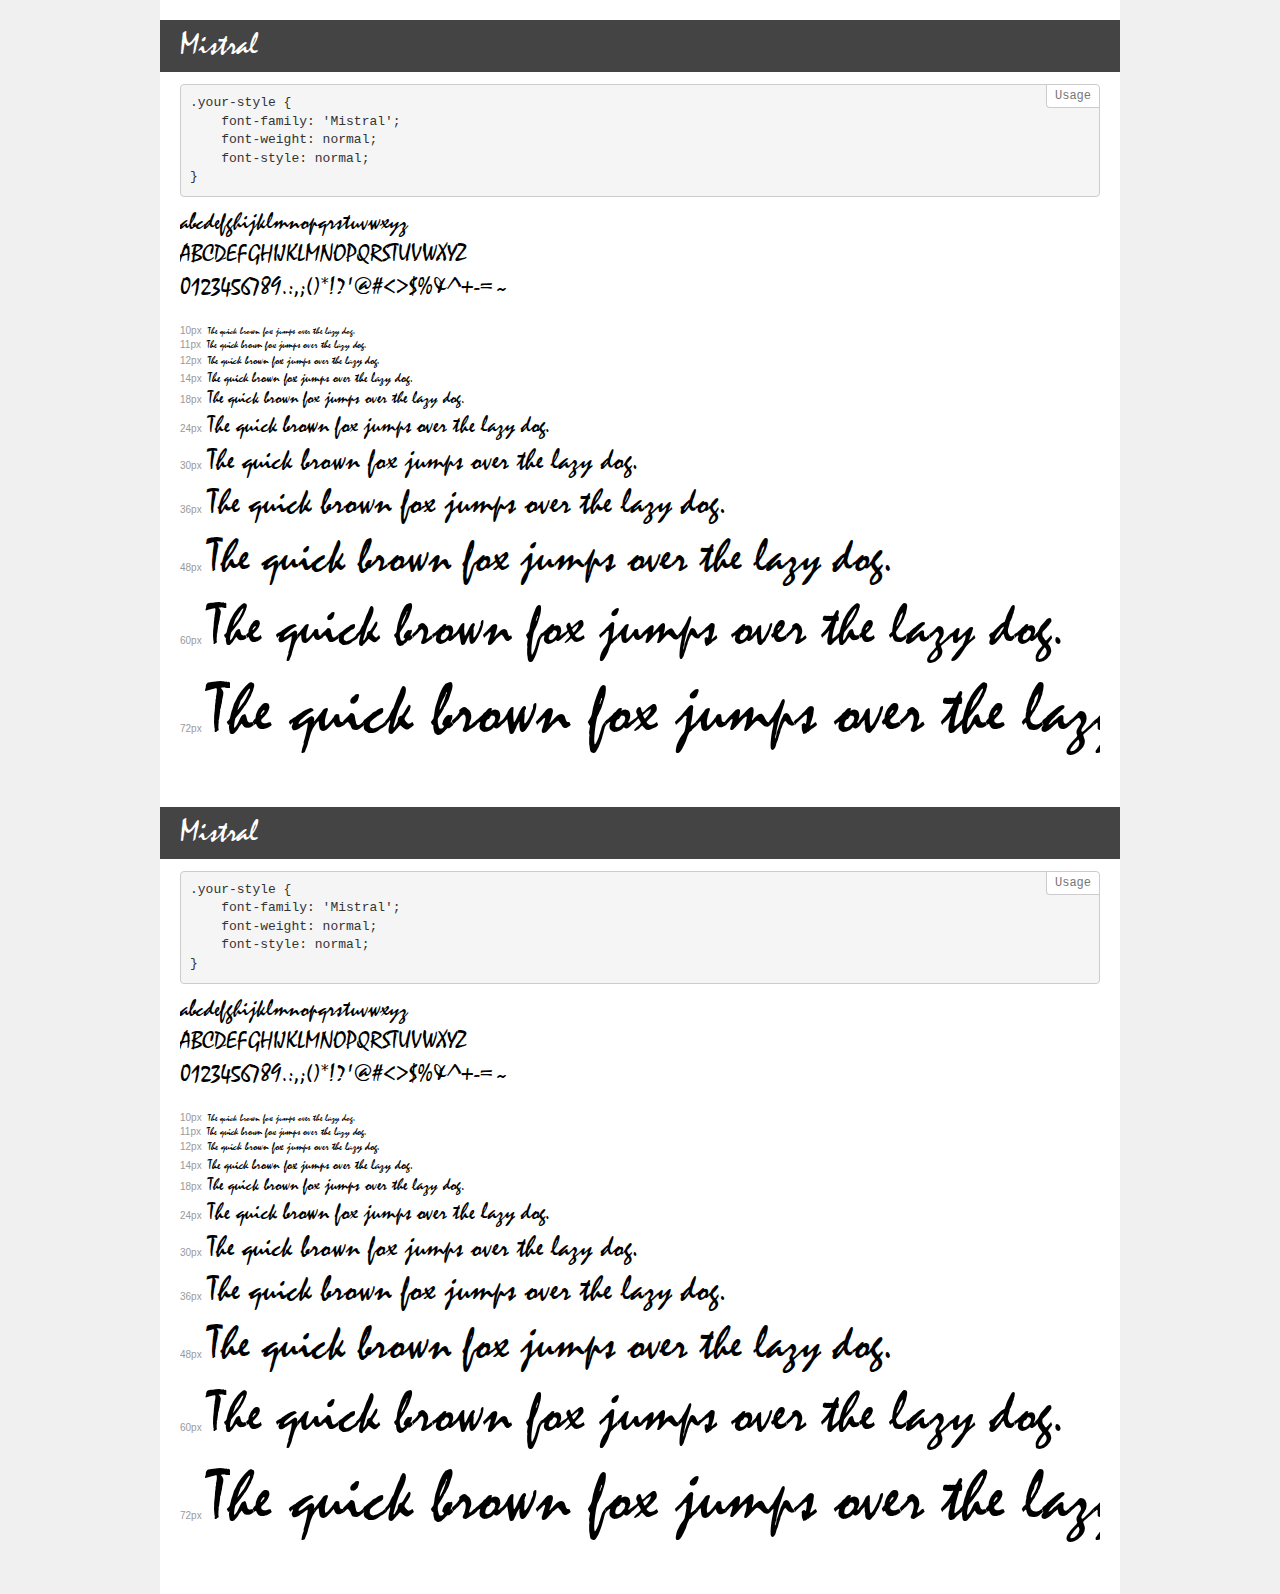
==== fonts/demo.html @ f1b1c8a5 "y" ====
<!DOCTYPE html>
<html lang="en">
<head>
    <meta charset="utf-8">
    <meta http-equiv="X-UA-Compatible" content="IE=edge">
    <meta name="viewport" content="width=device-width, initial-scale=1">
    <meta name="robots" content="noindex, noarchive">
    <meta name="format-detection" content="telephone=no">
    <title>Transfonter demo</title>
    <link href="stylesheet.css" rel="stylesheet">
    <style>
        /*
        http://meyerweb.com/eric/tools/css/reset/
        v2.0 | 20110126
        License: none (public domain)
        */
        html, body, div, span, applet, object, iframe,
        h1, h2, h3, h4, h5, h6, p, blockquote, pre,
        a, abbr, acronym, address, big, cite, code,
        del, dfn, em, img, ins, kbd, q, s, samp,
        small, strike, strong, sub, sup, tt, var,
        b, u, i, center,
        dl, dt, dd, ol, ul, li,
        fieldset, form, label, legend,
        table, caption, tbody, tfoot, thead, tr, th, td,
        article, aside, canvas, details, embed,
        figure, figcaption, footer, header, hgroup,
        menu, nav, output, ruby, section, summary,
        time, mark, audio, video {
            margin: 0;
            padding: 0;
            border: 0;
            font-size: 100%;
            font: inherit;
            vertical-align: baseline;
        }
        /* HTML5 display-role reset for older browsers */
        article, aside, details, figcaption, figure,
        footer, header, hgroup, menu, nav, section {
            display: block;
        }
        body {
            line-height: 1;
        }
        ol, ul {
            list-style: none;
        }
        blockquote, q {
            quotes: none;
        }
        blockquote:before, blockquote:after,
        q:before, q:after {
            content: '';
            content: none;
        }
        table {
            border-collapse: collapse;
            border-spacing: 0;
        }
        /* demo styles */
        body {
            background: #f0f0f0;
            color: #000;
        }
        .page {
            background: #fff;
            width: 920px;
            margin: 0 auto;
            padding: 20px 20px 0 20px;
            overflow: hidden;
        }
        .font-container {
            overflow-x: auto;
            overflow-y: hidden;
            margin-bottom: 40px;
            line-height: 1.3;
            white-space: nowrap;
            padding-bottom: 5px;
        }
        h1 {
            position: relative;
            background: #444;
            font-size: 32px;
            color: #fff;
            padding: 10px 20px;
            margin: 0 -20px 12px -20px;
        }
        .letters {
            font-size: 25px;
            margin-bottom: 20px;
        }
        .s10:before {
            content: '10px';
        }
        .s11:before {
            content: '11px';
        }
        .s12:before {
            content: '12px';
        }
        .s14:before {
            content: '14px';
        }
        .s18:before {
            content: '18px';
        }
        .s24:before {
            content: '24px';
        }
        .s30:before {
            content: '30px';
        }
        .s36:before {
            content: '36px';
        }
        .s48:before {
            content: '48px';
        }
        .s60:before {
            content: '60px';
        }
        .s72:before {
            content: '72px';
        }
        .s10:before, .s11:before, .s12:before, .s14:before,
        .s18:before, .s24:before, .s30:before, .s36:before,
        .s48:before, .s60:before, .s72:before {
            font-family: Arial, sans-serif;
            font-size: 10px;
            font-weight: normal;
            font-style: normal;
            color: #999;
            padding-right: 6px;
        }
        pre {
            display: block;
            position: relative;
            padding: 9px;
            margin: 0 0 10px;
            font-family: Monaco, Menlo, Consolas, "Courier New", monospace;
            font-size: 13px;
            line-height: 1.428571429;
            color: #333;
            font-weight: normal;
            font-style: normal;
            background-color: #f5f5f5;
            border: 1px solid #ccc;
            overflow-x: auto;
            border-radius: 4px;
        }
        pre:after {
            display: block;
            position: absolute;
            right: 0;
            top: 0;
            content: 'Usage';
            line-height: 1;
            padding: 5px 8px;
            font-size: 12px;
            color: #767676;
            background-color: #fff;
            border: 1px solid #ccc;
            border-right: none;
            border-top: none;
            border-radius: 0 4px 0 4px;
            z-index: 10;
        }
        /* responsive */
        @media (max-width: 959px) {
            .page {
                width: auto;
                margin: 0;
            }
        }
    </style>
</head>
<body>
<div class="page">
    <div class="demo">
        <h1 style="font-family: 'Mistral'; font-weight: normal; font-style: normal;">Mistral</h1>
        <pre>.your-style {
    font-family: 'Mistral';
    font-weight: normal;
    font-style: normal;
}</pre>
        <div class="font-container" style="font-family: 'Mistral'; font-weight: normal; font-style: normal;">
            <p class="letters">
                abcdefghijklmnopqrstuvwxyz<br>
ABCDEFGHIJKLMNOPQRSTUVWXYZ<br>
                0123456789.:,;()*!?'@#<>$%&^+-=~
            </p>
            <p class="s10" style="font-size: 10px;">The quick brown fox jumps over the lazy dog.</p>
            <p class="s11" style="font-size: 11px;">The quick brown fox jumps over the lazy dog.</p>
            <p class="s12" style="font-size: 12px;">The quick brown fox jumps over the lazy dog.</p>
            <p class="s14" style="font-size: 14px;">The quick brown fox jumps over the lazy dog.</p>
            <p class="s18" style="font-size: 18px;">The quick brown fox jumps over the lazy dog.</p>
            <p class="s24" style="font-size: 24px;">The quick brown fox jumps over the lazy dog.</p>
            <p class="s30" style="font-size: 30px;">The quick brown fox jumps over the lazy dog.</p>
            <p class="s36" style="font-size: 36px;">The quick brown fox jumps over the lazy dog.</p>
            <p class="s48" style="font-size: 48px;">The quick brown fox jumps over the lazy dog.</p>
            <p class="s60" style="font-size: 60px;">The quick brown fox jumps over the lazy dog.</p>
            <p class="s72" style="font-size: 72px;">The quick brown fox jumps over the lazy dog.</p>
        </div>
    </div>
    <div class="demo">
        <h1 style="font-family: 'Mistral'; font-weight: normal; font-style: normal;">Mistral</h1>
        <pre>.your-style {
    font-family: 'Mistral';
    font-weight: normal;
    font-style: normal;
}</pre>
        <div class="font-container" style="font-family: 'Mistral'; font-weight: normal; font-style: normal;">
            <p class="letters">
                abcdefghijklmnopqrstuvwxyz<br>
ABCDEFGHIJKLMNOPQRSTUVWXYZ<br>
                0123456789.:,;()*!?'@#<>$%&^+-=~
            </p>
            <p class="s10" style="font-size: 10px;">The quick brown fox jumps over the lazy dog.</p>
            <p class="s11" style="font-size: 11px;">The quick brown fox jumps over the lazy dog.</p>
            <p class="s12" style="font-size: 12px;">The quick brown fox jumps over the lazy dog.</p>
            <p class="s14" style="font-size: 14px;">The quick brown fox jumps over the lazy dog.</p>
            <p class="s18" style="font-size: 18px;">The quick brown fox jumps over the lazy dog.</p>
            <p class="s24" style="font-size: 24px;">The quick brown fox jumps over the lazy dog.</p>
            <p class="s30" style="font-size: 30px;">The quick brown fox jumps over the lazy dog.</p>
            <p class="s36" style="font-size: 36px;">The quick brown fox jumps over the lazy dog.</p>
            <p class="s48" style="font-size: 48px;">The quick brown fox jumps over the lazy dog.</p>
            <p class="s60" style="font-size: 60px;">The quick brown fox jumps over the lazy dog.</p>
            <p class="s72" style="font-size: 72px;">The quick brown fox jumps over the lazy dog.</p>
        </div>
    </div>
</div>
</body>
</html>
---- fonts/stylesheet.css ----
@font-face {
    font-family: 'Mistral';
    src: url('Mistral.eot');
    src: url('Mistral.eot?#iefix') format('embedded-opentype'),
        url('Mistral.woff2') format('woff2'),
        url('Mistral.woff') format('woff'),
        url('Mistral.ttf') format('truetype'),
        url('Mistral.svg#Mistral') format('svg');
    font-weight: normal;
    font-style: normal;
    font-display: swap;
}
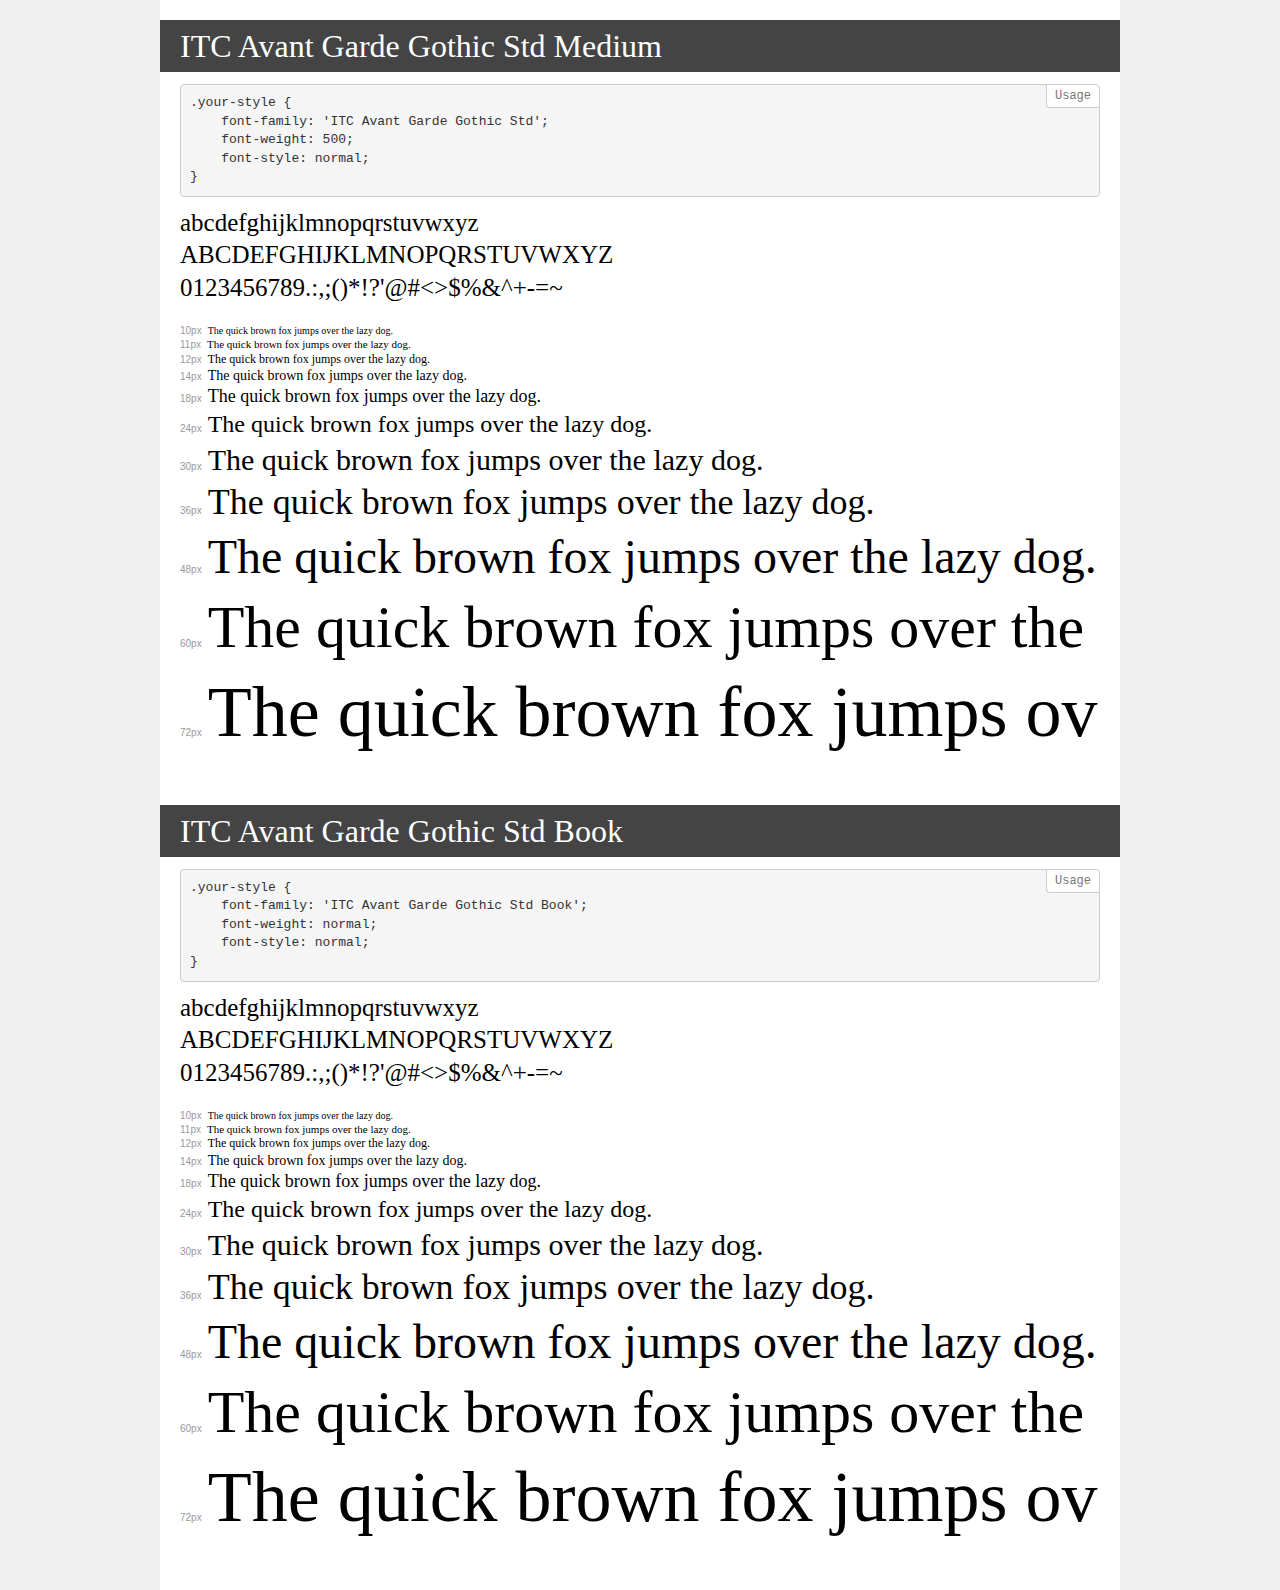
==== commit ade9bc7b: "k" ====
--- a/fonts/demo.html
+++ b/fonts/demo.html
@@ -177,13 +177,13 @@
 <body>
 <div class="page">
     <div class="demo">
-        <h1 style="font-family: 'Mistral'; font-weight: normal; font-style: normal;">Mistral</h1>
+        <h1 style="font-family: 'ITC Avant Garde Gothic Std'; font-weight: 500; font-style: normal;">ITC Avant Garde Gothic Std Medium</h1>
         <pre>.your-style {
-    font-family: 'Mistral';
-    font-weight: normal;
+    font-family: 'ITC Avant Garde Gothic Std';
+    font-weight: 500;
     font-style: normal;
 }</pre>
-        <div class="font-container" style="font-family: 'Mistral'; font-weight: normal; font-style: normal;">
+        <div class="font-container" style="font-family: 'ITC Avant Garde Gothic Std'; font-weight: 500; font-style: normal;">
             <p class="letters">
                 abcdefghijklmnopqrstuvwxyz<br>
 ABCDEFGHIJKLMNOPQRSTUVWXYZ<br>
@@ -203,13 +203,13 @@
         </div>
     </div>
     <div class="demo">
-        <h1 style="font-family: 'Mistral'; font-weight: normal; font-style: normal;">Mistral</h1>
+        <h1 style="font-family: 'ITC Avant Garde Gothic Std Book'; font-weight: normal; font-style: normal;">ITC Avant Garde Gothic Std Book</h1>
         <pre>.your-style {
-    font-family: 'Mistral';
+    font-family: 'ITC Avant Garde Gothic Std Book';
     font-weight: normal;
     font-style: normal;
 }</pre>
-        <div class="font-container" style="font-family: 'Mistral'; font-weight: normal; font-style: normal;">
+        <div class="font-container" style="font-family: 'ITC Avant Garde Gothic Std Book'; font-weight: normal; font-style: normal;">
             <p class="letters">
                 abcdefghijklmnopqrstuvwxyz<br>
 ABCDEFGHIJKLMNOPQRSTUVWXYZ<br>
